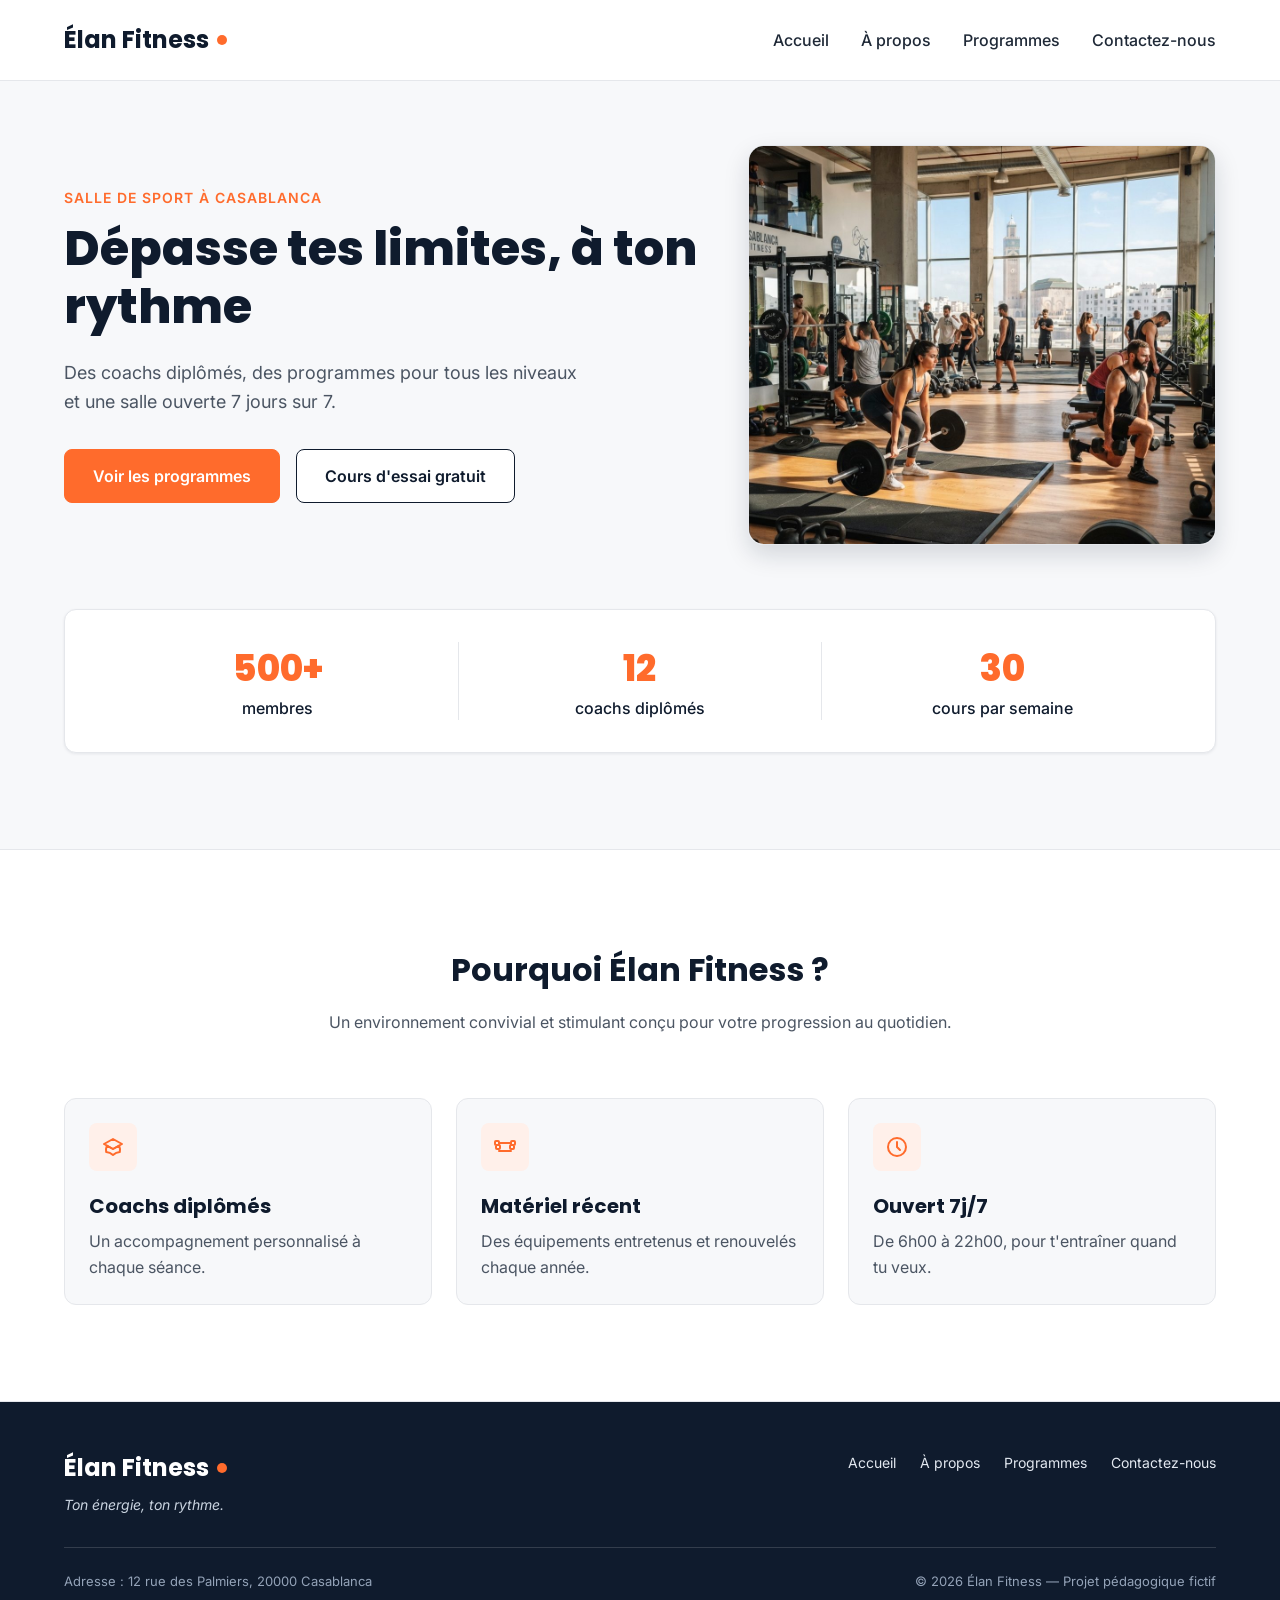
==== index.html @ c6769c5e "devided the pages and aded a contact page" ====
<!DOCTYPE html>
<html lang="fr">
<head>
  <meta charset="UTF-8">
  <meta name="viewport" content="width=device-width, initial-scale=1">
  <meta name="description" content="Élan Fitness, salle de sport à Casablanca : musculation, yoga, cardio et boxe fitness avec des coachs diplômés. Réservez votre cours d'essai gratuit.">
  <title>Élan Fitness | Salle de sport à Casablanca</title>

  <link rel="preconnect" href="https://fonts.googleapis.com">
  <link rel="preconnect" href="https://fonts.gstatic.com" crossorigin>
  <link href="https://fonts.googleapis.com/css2?family=Inter:wght@400;500;600&family=Poppins:wght@600;700;800&display=swap" rel="stylesheet">

  <link rel="stylesheet" href="style.css">
</head>

<body>

  <header class="en-tete">
    <div class="conteneur en-tete-contenu">
      <a href="#accueil" class="logo">Élan Fitness</a>

      <nav aria-label="Navigation principale">
        <ul class="menu">
          <li><a href="index.html">Accueil</a></li>
          <li><a href="about.html">À propos</a></li>
          <li><a href="program.html">Programmes</a></li>
          <li><a href="contact.html">Contactez-nous</a></li>
        </ul>
      </nav>
    </div>
  </header>

  <main>

    <section id="accueil" class="hero">
      <div class="conteneur">

        <div class="hero-contenu">
          <div class="hero-texte">
            <p class="sur-titre">Salle de sport à Casablanca</p>
            <h1>Dépasse tes limites, à ton rythme</h1>
            <p class="hero-description">
              Des coachs diplômés, des programmes pour tous les niveaux et une salle ouverte 7 jours sur 7.
            </p>
            <div class="boutons">
              <a href="#programmes" class="bouton bouton-principal">Voir les programmes</a>
              <a href="#contact" class="bouton bouton-secondaire">Cours d'essai gratuit</a>
            </div>
          </div>

          <img class="hero-image" src="img/hero.jpg" alt="Des personnes s'entraînent dans une salle de sport lumineuse à Casablanca">
        </div>

        <div class="chiffres">
          <div class="chiffre">
            <p class="chiffre-nombre">500+</p>
            <p>membres</p>
          </div>
          <div class="chiffre">
            <p class="chiffre-nombre">12</p>
            <p>coachs diplômés</p>
          </div>
          <div class="chiffre">
            <p class="chiffre-nombre">30</p>
            <p>cours par semaine</p>
          </div>
        </div>

      </div>
    </section>

    <section class="section section-blanche">
      <div class="conteneur">

        <div class="section-titre">
          <h2>Pourquoi Élan Fitness ?</h2>
          <p>Un environnement convivial et stimulant conçu pour votre progression au quotidien.</p>
        </div>

        <div class="cartes">
          <article class="carte carte-avantage">
            <div class="icone"><img src="img/icone-coach.svg" alt=""></div>
            <h3>Coachs diplômés</h3>
            <p>Un accompagnement personnalisé à chaque séance.</p>
          </article>

          <article class="carte carte-avantage">
            <div class="icone"><img src="img/icone-materiel.svg" alt=""></div>
            <h3>Matériel récent</h3>
            <p>Des équipements entretenus et renouvelés chaque année.</p>
          </article>

          <article class="carte carte-avantage">
            <div class="icone"><img src="img/icone-horloge.svg" alt=""></div>
            <h3>Ouvert 7j/7</h3>
            <p>De 6h00 à 22h00, pour t'entraîner quand tu veux.</p>
          </article>
        </div>

      </div>
    </section>
  
  </main>

  <footer class="pied-de-page">
    <div class="conteneur">

      <div class="pied-haut">
        <div>
          <p class="logo logo-clair">Élan Fitness</p>
          <p class="slogan">Ton énergie, ton rythme.</p>
        </div>

        <nav aria-label="Navigation du pied de page">
          <ul class="menu menu-pied">
            <li><a href="index.html">Accueil</a></li>
            <li><a href="about.html">À propos</a></li>
            <li><a href="program.html">Programmes</a></li>
            <li><a href="contact.html">Contactez-nous</a></li>
          </ul>
        </nav>
      </div>

      <div class="pied-bas">
        <p>Adresse : 12 rue des Palmiers, 20000 Casablanca</p>
        <p>&copy; 2026 Élan Fitness — Projet pédagogique fictif</p>
      </div>

    </div>
  </footer>

</body>
</html>
---- style.css ----
* {
  box-sizing: border-box;
  margin: 0;
  padding: 0;
}

html {
  scroll-behavior: smooth;
}

body {
  font-family: 'Inter', Arial, sans-serif;
  font-size: 16px;
  line-height: 1.5;
  color: #1F2937;
  background-color: #F7F8FA;
}

h1, h2, h3, h4 {
  font-family: 'Poppins', Arial, sans-serif;
  color: #0F1B2D;
}

a {
  color: inherit;
  text-decoration: none;
}

ul {
  list-style: none;
}

img {
  display: block;
  max-width: 100%;
}

a:focus-visible,
button:focus-visible {
  outline: 3px solid #FF6B2C;
  outline-offset: 2px;
}

.conteneur {
  width: 100%;
  max-width: 1200px;
  margin: 0 auto;
  padding: 0 24px;
}

.section {
  padding: 96px 0;
}

.section-blanche {
  background-color: #FFFFFF;
  border-top: 1px solid #E5E7EB;
  border-bottom: 1px solid #E5E7EB;
}

.section-titre {
  max-width: 640px;
  margin: 0 auto 64px;
  text-align: center;
}

.section-titre h2 {
  font-size: 32px;
  margin-bottom: 16px;
}

.section-titre h3 {
  font-size: 26px;
  margin-bottom: 12px;
}

.section-titre p {
  color: #4B5563;
}

.sur-titre {
  font-size: 14px;
  font-weight: 600;
  color: #FF6B2C;
  text-transform: uppercase;
  letter-spacing: 1px;
  margin-bottom: 12px;
}

.bouton {
  display: inline-block;
  padding: 14px 28px;
  border-radius: 8px;
  font-size: 16px;
  font-weight: 600;
  text-align: center;
  cursor: pointer;
}

.bouton-principal {
  background-color: #FF6B2C;
  border: 1px solid #FF6B2C;
  color: #FFFFFF;
}

.bouton-principal:hover {
  background-color: #F05817;
}

.bouton-secondaire {
  background-color: #FFFFFF;
  border: 1px solid #0F1B2D;
  color: #0F1B2D;
}

.bouton-secondaire:hover {
  background-color: #F3F4F6;
}

.cartes {
  display: flex;
  gap: 24px;
}

.carte {
  flex: 1;
  background-color: #FFFFFF;
  border: 1px solid #E5E7EB;
  border-radius: 12px;
  box-shadow: 0 1px 3px rgba(15, 27, 45, 0.08);
}

.icone {
  width: 48px;
  height: 48px;
  background-color: #FFF0EA;
  border-radius: 8px;
  display: flex;
  align-items: center;
  justify-content: center;
}

.icone img {
  width: 24px;
  height: 24px;
}

.icone-petite {
  width: 32px;
  height: 32px;
  border-radius: 50%;
}

.icone-petite img {
  width: 16px;
  height: 16px;
}

.en-tete {
  position: sticky;
  top: 0;
  z-index: 10;
  background-color: #FFFFFF;
  border-bottom: 1px solid #E5E7EB;
}

.en-tete-contenu {
  height: 80px;
  display: flex;
  align-items: center;
  justify-content: space-between;
}

.logo {
  display: flex;
  align-items: center;
  font-family: 'Poppins', Arial, sans-serif;
  font-size: 24px;
  font-weight: 700;
  color: #0F1B2D;
}

.logo::after {
  content: "";
  width: 10px;
  height: 10px;
  margin-left: 8px;
  background-color: #FF6B2C;
  border-radius: 50%;
}

.menu {
  display: flex;
  gap: 32px;
}

.menu a {
  font-weight: 500;
  padding-bottom: 4px;
  border-bottom: 2px solid transparent;
}

.menu a:hover {
  color: #FF6B2C;
}

.menu .lien-actif {
  color: #FF6B2C;
  font-weight: 600;
  border-bottom-color: #FF6B2C;
}

.hero {
  padding: 64px 0 96px;
}

.hero-contenu {
  display: flex;
  align-items: center;
  gap: 32px;
}

.hero-texte {
  flex: 7;
}

.hero-texte h1 {
  font-size: 48px;
  font-weight: 800;
  line-height: 1.2;
  margin-bottom: 24px;
}

.hero-description {
  max-width: 520px;
  font-size: 18px;
  line-height: 1.6;
  color: #4B5563;
  margin-bottom: 32px;
}

.boutons {
  display: flex;
  flex-wrap: wrap;
  gap: 16px;
}

.hero-image {
  flex: 5;
  min-width: 0;
  height: 400px;
  object-fit: cover;
  border-radius: 16px;
  border: 1px solid #E5E7EB;
  box-shadow: 0 10px 25px rgba(15, 27, 45, 0.15);
}

.chiffres {
  display: flex;
  margin-top: 64px;
  padding: 32px;
  background-color: #FFFFFF;
  border: 1px solid #E5E7EB;
  border-radius: 12px;
  box-shadow: 0 1px 3px rgba(15, 27, 45, 0.08);
}

.chiffre {
  flex: 1;
  text-align: center;
  font-weight: 500;
  color: #0F1B2D;
}

.chiffre + .chiffre {
  border-left: 1px solid #E5E7EB;
}

.chiffre-nombre {
  font-family: 'Poppins', Arial, sans-serif;
  font-size: 36px;
  font-weight: 800;
  color: #FF6B2C;
}

.carte-avantage {
  padding: 24px;
  background-color: #F7F8FA;
  box-shadow: none;
}

.carte-avantage .icone {
  margin-bottom: 20px;
}

.carte-avantage h3 {
  font-size: 20px;
  margin-bottom: 8px;
}

.carte-avantage p {
  color: #4B5563;
  line-height: 1.6;
}

.apropos-contenu {
  display: flex;
  align-items: center;
  gap: 64px;
}

.apropos-texte {
  flex: 7;
}

.apropos-texte h2 {
  font-size: 36px;
  line-height: 1.2;
  margin-bottom: 20px;
}

.apropos-texte p {
  color: #4B5563;
  line-height: 1.7;
  margin-bottom: 16px;
}

.valeurs {
  display: flex;
  gap: 16px;
  margin-top: 32px;
}

.valeur {
  flex: 1;
  display: flex;
  align-items: center;
  gap: 12px;
  padding: 12px 16px;
  background-color: #FFFFFF;
  border: 1px solid #E5E7EB;
  border-radius: 12px;
  font-family: 'Poppins', Arial, sans-serif;
  font-size: 14px;
  font-weight: 600;
  color: #0F1B2D;
}

.apropos-image {
  flex: 5;
  min-width: 0;
  height: 360px;
  object-fit: cover;
  border-radius: 16px;
  box-shadow: 0 10px 25px rgba(15, 27, 45, 0.15);
}

.carte-programme {
  display: flex;
  flex-direction: column;
  overflow: hidden;
}

.carte-programme > img {
  width: 100%;
  height: 200px;
  object-fit: cover;
}

.programme-corps {
  flex: 1;
  display: flex;
  flex-direction: column;
  padding: 20px;
}

.programme-corps h3 {
  font-size: 20px;
  margin-bottom: 8px;
}

.programme-corps p {
  font-size: 15px;
  color: #4B5563;
}

.etiquette {
  align-self: flex-start;
  padding: 4px 10px;
  margin-bottom: 12px;
  border-radius: 6px;
  font-size: 12px;
  font-weight: 600;
}

.etiquette-orange {
  background-color: #FFEDE5;
  color: #C2410C;
}

.etiquette-bleue {
  background-color: #DBEAFE;
  color: #1D4ED8;
}

.etiquette-verte {
  background-color: #D1FAE5;
  color: #047857;
}

.programme-corps .duree {
  display: flex;
  align-items: center;
  gap: 8px;
  margin-top: auto;
  padding-top: 16px;
  border-top: 1px solid #E5E7EB;
  font-size: 13px;
  font-weight: 600;
  color: #0F1B2D;
}

.programme-corps h3 + p {
  margin-bottom: 16px;
}

.duree img {
  width: 16px;
  height: 16px;
}

.formules {
  margin-top: 96px;
}

.formule {
  position: relative;
  display: flex;
  flex-direction: column;
  padding: 28px;
}

.formule h4 {
  font-size: 20px;
}

.prix {
  margin: 8px 0 16px;
  font-family: 'Poppins', Arial, sans-serif;
  font-size: 30px;
  font-weight: 800;
  color: #FF6B2C;
}

.prix span {
  font-family: 'Inter', Arial, sans-serif;
  font-size: 16px;
  font-weight: 500;
  color: #4B5563;
}

.prix-note {
  margin: -8px 0 16px;
  font-size: 13px;
  color: #4B5563;
}

.formule-liste {
  flex: 1;
  margin-bottom: 24px;
}

.formule-liste li {
  padding-left: 28px;
  margin-bottom: 12px;
  font-size: 15px;
  background-image: url('img/icone-check.svg');
  background-repeat: no-repeat;
  background-position: left center;
  background-size: 16px;
}

.formule .bouton {
  display: block;
}

.formule-populaire {
  border: 2px solid #FF6B2C;
  box-shadow: 0 10px 25px rgba(255, 107, 44, 0.2);
}

.badge-populaire {
  position: absolute;
  top: -14px;
  left: 50%;
  transform: translateX(-50%);
  padding: 4px 14px;
  background-color: #FF6B2C;
  border-radius: 999px;
  font-size: 12px;
  font-weight: 700;
  text-transform: uppercase;
  color: #FFFFFF;
}

.pied-de-page {
  padding: 48px 0 32px;
  background-color: #0F1B2D;
  color: #FFFFFF;
}

.pied-haut {
  display: flex;
  justify-content: space-between;
  align-items: flex-start;
  padding-bottom: 32px;
  border-bottom: 1px solid rgba(255, 255, 255, 0.15);
}

.logo-clair {
  color: #FFFFFF;
}

.slogan {
  margin-top: 8px;
  font-size: 14px;
  font-style: italic;
  color: #CBD5E1;
}

.menu-pied {
  gap: 24px;
}

.menu-pied a {
  font-size: 14px;
  font-weight: 400;
  color: #E2E8F0;
}

.pied-bas {
  display: flex;
  justify-content: space-between;
  margin-top: 24px;
  font-size: 13px;
  color: #94A3B8;
}
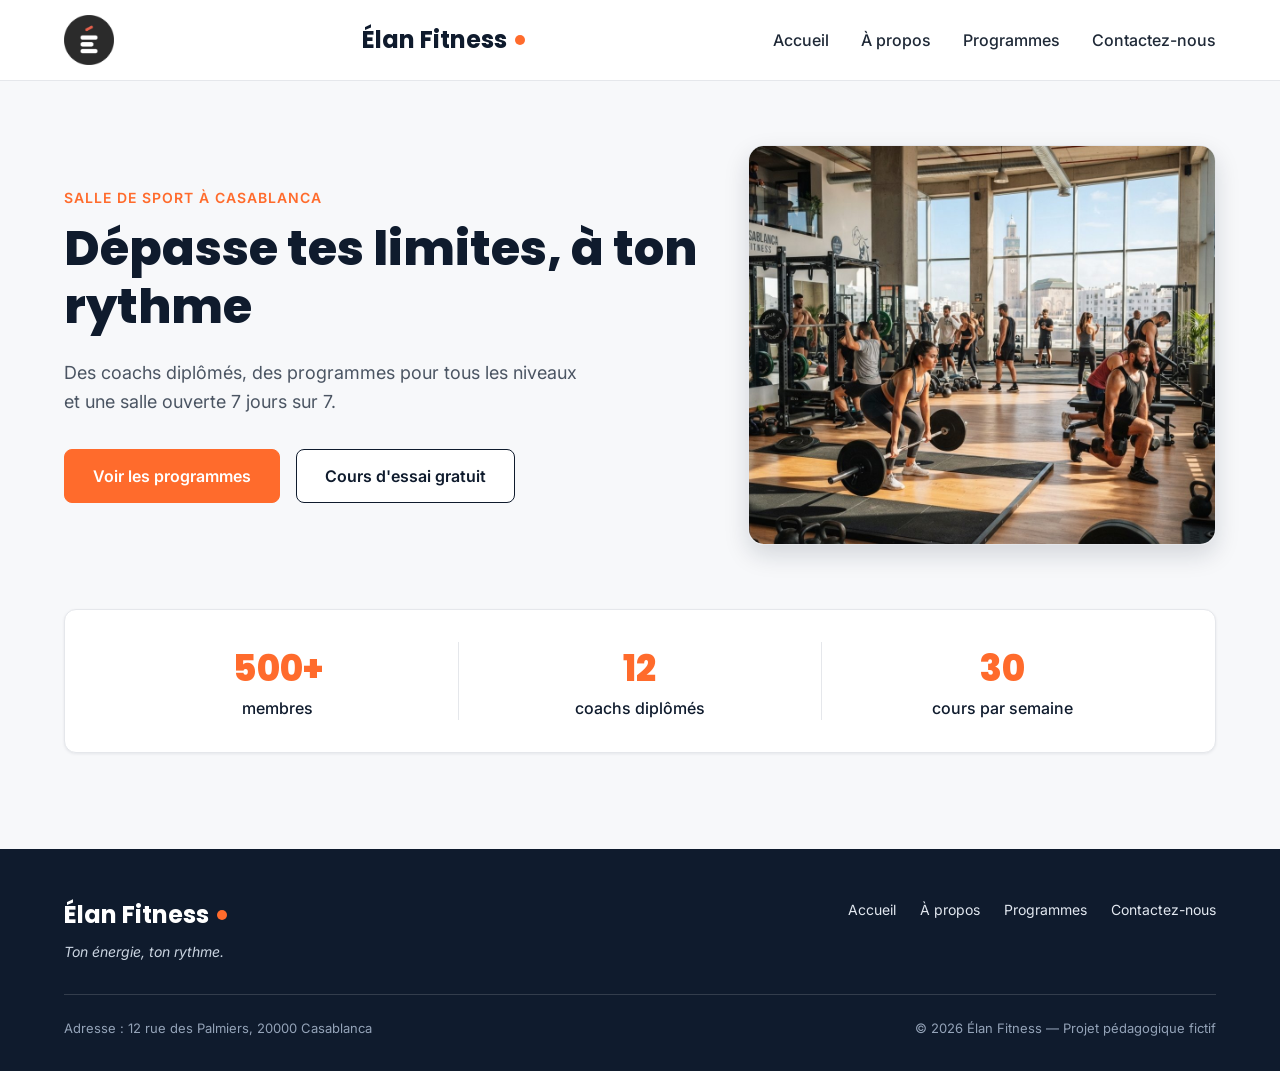
==== commit 8801e6e1: "added favicon and logo" ====
--- a/index.html
+++ b/index.html
@@ -4,6 +4,7 @@
   <meta charset="UTF-8">
   <meta name="viewport" content="width=device-width, initial-scale=1">
   <meta name="description" content="Élan Fitness, salle de sport à Casablanca : musculation, yoga, cardio et boxe fitness avec des coachs diplômés. Réservez votre cours d'essai gratuit.">
+  <link rel="icon" type="image/jpg" href="img/logo.png">
   <title>Élan Fitness | Salle de sport à Casablanca</title>
 
   <link rel="preconnect" href="https://fonts.googleapis.com">
@@ -17,6 +18,7 @@
 
   <header class="en-tete">
     <div class="conteneur en-tete-contenu">
+      <img id="khan" src="img/logo.png" alt="logo">
       <a href="#accueil" class="logo">Élan Fitness</a>
 
       <nav aria-label="Navigation principale">
@@ -43,8 +45,8 @@
               Des coachs diplômés, des programmes pour tous les niveaux et une salle ouverte 7 jours sur 7.
             </p>
             <div class="boutons">
-              <a href="#programmes" class="bouton bouton-principal">Voir les programmes</a>
-              <a href="#contact" class="bouton bouton-secondaire">Cours d'essai gratuit</a>
+              <a href="program.html" class="bouton bouton-principal">Voir les programmes</a>
+              <a href="contact.html" class="bouton bouton-secondaire">Cours d'essai gratuit</a>
             </div>
           </div>
 
@@ -64,37 +66,6 @@
             <p class="chiffre-nombre">30</p>
             <p>cours par semaine</p>
           </div>
-        </div>
-
-      </div>
-    </section>
-
-    <section class="section section-blanche">
-      <div class="conteneur">
-
-        <div class="section-titre">
-          <h2>Pourquoi Élan Fitness ?</h2>
-          <p>Un environnement convivial et stimulant conçu pour votre progression au quotidien.</p>
-        </div>
-
-        <div class="cartes">
-          <article class="carte carte-avantage">
-            <div class="icone"><img src="img/icone-coach.svg" alt=""></div>
-            <h3>Coachs diplômés</h3>
-            <p>Un accompagnement personnalisé à chaque séance.</p>
-          </article>
-
-          <article class="carte carte-avantage">
-            <div class="icone"><img src="img/icone-materiel.svg" alt=""></div>
-            <h3>Matériel récent</h3>
-            <p>Des équipements entretenus et renouvelés chaque année.</p>
-          </article>
-
-          <article class="carte carte-avantage">
-            <div class="icone"><img src="img/icone-horloge.svg" alt=""></div>
-            <h3>Ouvert 7j/7</h3>
-            <p>De 6h00 à 22h00, pour t'entraîner quand tu veux.</p>
-          </article>
         </div>
 
       </div>
--- a/style.css
+++ b/style.css
@@ -544,4 +544,90 @@
   margin-top: 24px;
   font-size: 13px;
   color: #94A3B8;
+}
+
+.contact-container{
+  height: 100vh;
+  display: flex;
+  align-items: center;
+  justify-content: space-evenly;
+}
+
+.contact-left{
+  display: flex;
+  flex-direction: column;
+  align-items: start;
+  gap: 20px;
+}
+
+.contact-left-title h2{
+  font-weight: 600;
+  color: #0F1B2D;
+  font-size: 40px;
+  margin-bottom: 5px;
+}
+
+.contact-left-title hr{
+  border: none;
+  width: 350px;
+  height: 5px;
+  background-color: #FF6B2C;
+  border-radius: 10px;
+  margin-bottom: 20px;
+}
+
+.contact-input{
+  width: 400px;
+  height: 50px;
+  border: none;
+  outline: none;
+  padding-left: 25px;
+  font-weight: 500;
+  color: #666;
+  border-radius: 8px;
+}
+
+.contact-left textarea{
+  height: 140px;
+  width: 400px;
+  padding-top: 15px;
+  border-radius: 8px;
+}
+
+.contact-input:focus{
+  border: 2px solid #FF6B2C;
+}
+
+.contact-input::placeholder{
+  color: #666;
+}
+
+.contact-left button{
+  background-color:#FF6B2C ;
+  color: #FFFFFF;
+  display: inline-block;
+  padding: 14px 28px;
+  border-radius: 8px;
+  font-size: 16px;
+  font-weight: 600;
+  text-align: center;
+  cursor: pointer;
+  border: none;
+}
+
+.contact-left button:hover{
+  background-color: #F05817;
+}
+
+.contact-container{
+  display: flex;
+  justify-content: center;
+  align-items: center;
+}
+#id{
+  height: 200px;
+  padding: 0px 25px 143px;
+}
+#khan{
+  width: 50px;
 }
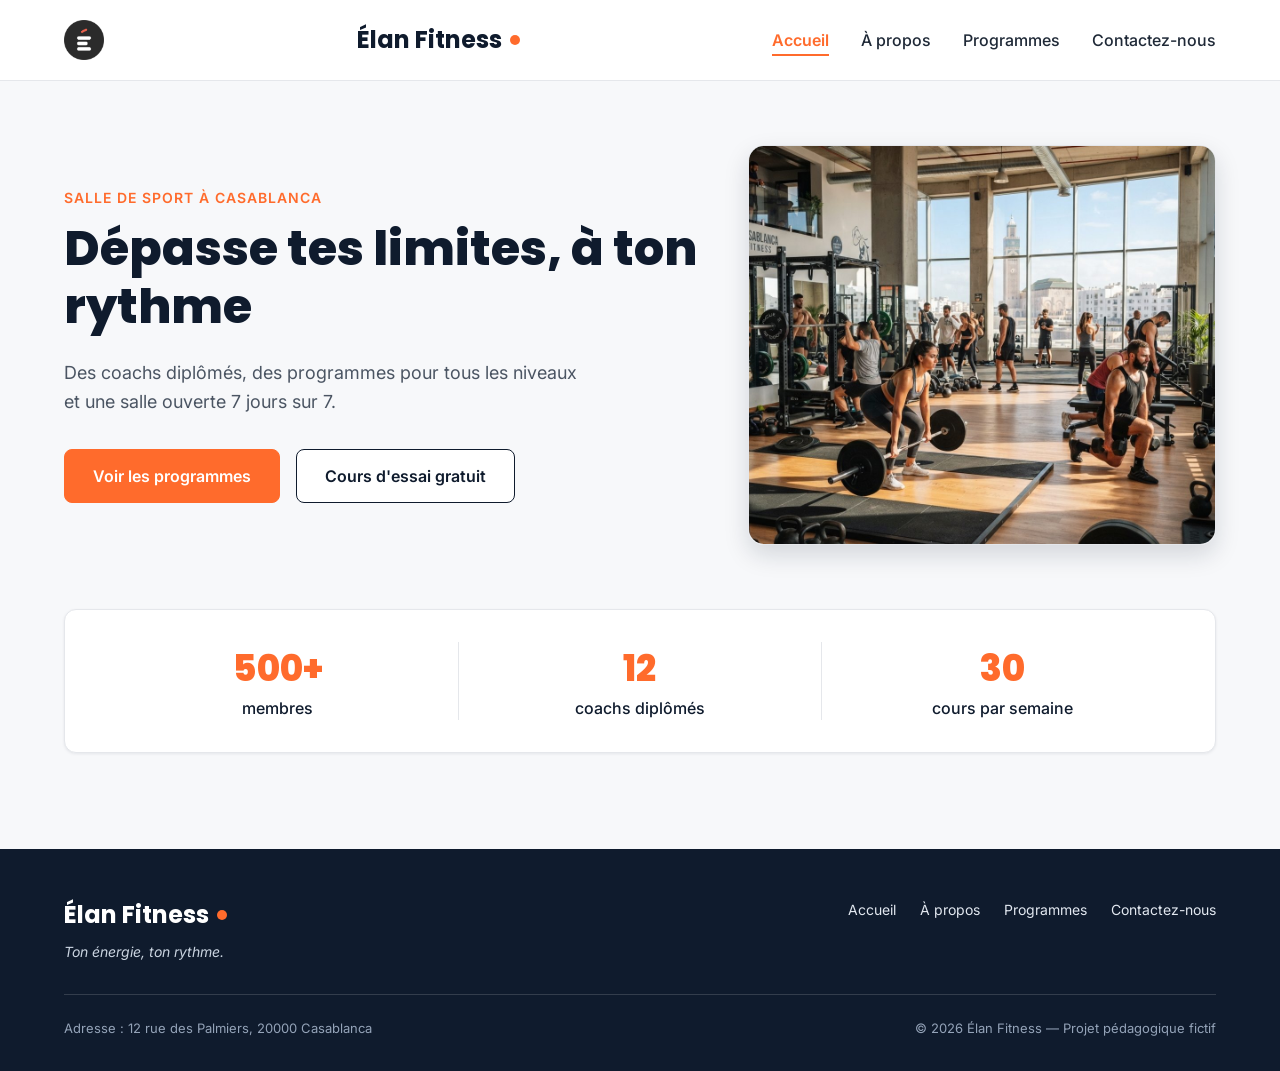
==== commit 68173629: "added some details" ====
--- a/index.html
+++ b/index.html
@@ -23,7 +23,7 @@
 
       <nav aria-label="Navigation principale">
         <ul class="menu">
-          <li><a href="index.html">Accueil</a></li>
+          <li><a href="index.html"class="lien-actif">Accueil</a></li>
           <li><a href="about.html">À propos</a></li>
           <li><a href="program.html">Programmes</a></li>
           <li><a href="contact.html">Contactez-nous</a></li>
--- a/style.css
+++ b/style.css
@@ -629,5 +629,5 @@
   padding: 0px 25px 143px;
 }
 #khan{
-  width: 50px;
-}+  width: 40px;
+}
